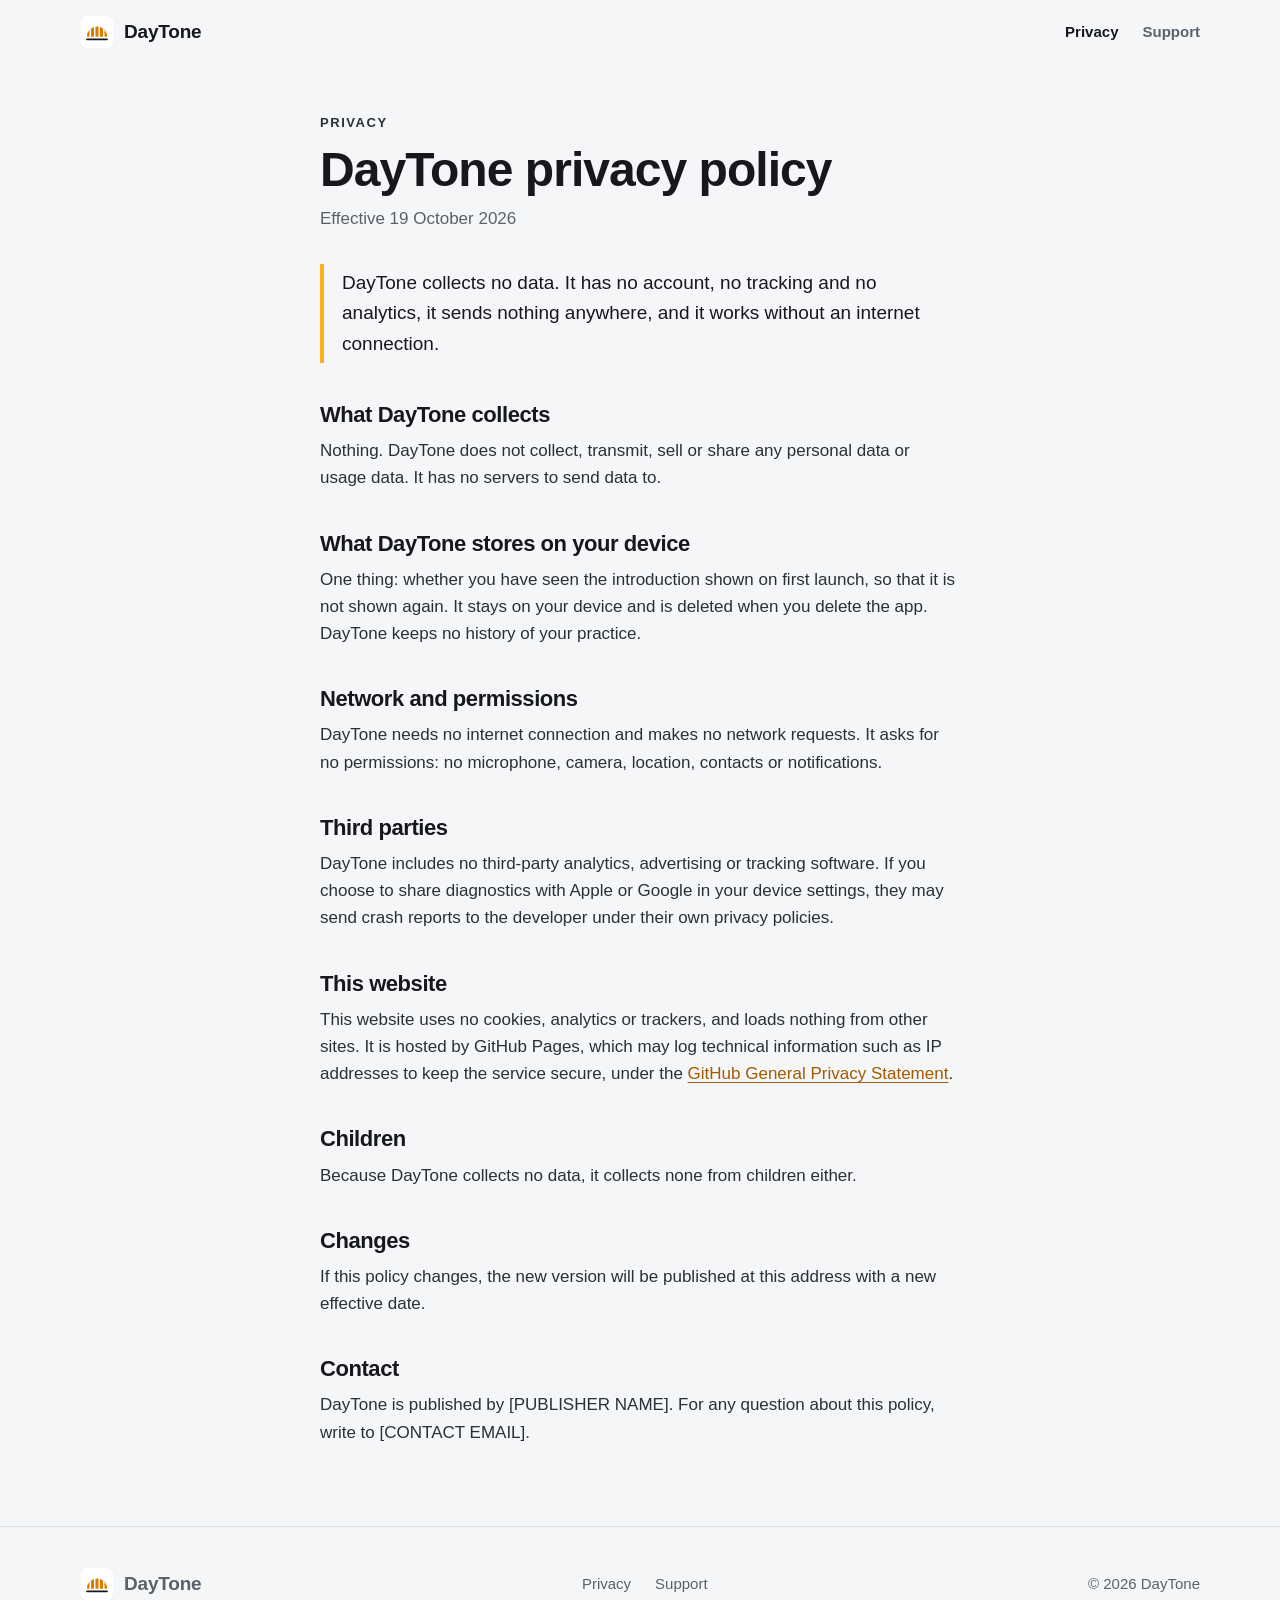
==== privacy/index.html @ a194a480 "Add the DayTone website: landing page, privacy policy and support Plain HTML, CSS and JavaScript for" ====
<!doctype html>
<html lang="en">
<head>
<meta charset="utf-8">
<meta name="viewport" content="width=device-width, initial-scale=1">
<title>Privacy policy · DayTone</title>
<meta name="description" content="DayTone collects no data: no account, no tracking, no analytics, and it works without an internet connection.">
<meta name="theme-color" content="#f5f6f8" media="(prefers-color-scheme: light)">
<meta name="theme-color" content="#0e0f12" media="(prefers-color-scheme: dark)">
<link rel="icon" href="../assets/img/logo.svg" type="image/svg+xml">
<link rel="stylesheet" href="../assets/css/site.css">
</head>
<body>
<a class="skip" href="#main">Skip to content</a>

<header class="nav">
  <div class="wrap nav__inner">
    <a class="brand" href="../" aria-label="DayTone home"><img src="../assets/img/logo.svg" alt=""><span class="brand__name">DayTone</span></a>
    <nav class="nav__links" aria-label="Main">
      <a href="./" aria-current="page">Privacy</a>
      <a href="../support/">Support</a>
    </nav>
  </div>
</header>

<main id="main" class="doc">
  <p class="overline">Privacy</p>
  <h1>DayTone privacy policy</h1>
  <p class="meta">Effective 19 October 2026</p>

  <p class="summary">DayTone collects no data. It has no account, no tracking and no analytics, it
  sends nothing anywhere, and it works without an internet connection.</p>

  <h2>What DayTone collects</h2>
  <p>Nothing. DayTone does not collect, transmit, sell or share any personal data or usage data. It
  has no servers to send data to.</p>

  <h2>What DayTone stores on your device</h2>
  <p>One thing: whether you have seen the introduction shown on first launch, so that it is not
  shown again. It stays on your device and is deleted when you delete the app. DayTone keeps no
  history of your practice.</p>

  <h2>Network and permissions</h2>
  <p>DayTone needs no internet connection and makes no network requests. It asks for no
  permissions: no microphone, camera, location, contacts or notifications.</p>

  <h2>Third parties</h2>
  <p>DayTone includes no third-party analytics, advertising or tracking software. If you choose to
  share diagnostics with Apple or Google in your device settings, they may send crash reports to
  the developer under their own privacy policies.</p>

  <h2>This website</h2>
  <p>This website uses no cookies, analytics or trackers, and loads nothing from other sites. It is
  hosted by GitHub Pages, which may log technical information such as IP addresses to keep the
  service secure, under the
  <a href="https://docs.github.com/en/site-policy/privacy-policies/github-general-privacy-statement">GitHub
  General Privacy Statement</a>.</p>

  <h2>Children</h2>
  <p>Because DayTone collects no data, it collects none from children either.</p>

  <h2>Changes</h2>
  <p>If this policy changes, the new version will be published at this address with a new
  effective date.</p>

  <h2>Contact</h2>
  <p>DayTone is published by [PUBLISHER NAME]. For any question about this policy, write to
  [CONTACT EMAIL].</p>
</main>

<footer class="footer">
  <div class="wrap footer__inner">
    <a class="brand" href="../"><img src="../assets/img/logo.svg" alt="">DayTone</a>
    <nav aria-label="Footer">
      <a href="./">Privacy</a>
      <a href="../support/">Support</a>
    </nav>
    <span>© 2026 DayTone</span>
  </div>
</footer>
</body>
</html>
---- assets/css/site.css ----
/* DayTone website: one stylesheet for every page. The colours are the app's
   (lib/src/ui/theme.dart in the app repo), light and dark. */

:root {
  --bg: #f5f6f8;
  --surface: #ffffff;
  --ink: #16181d;
  --ink-2: #5b606b;
  --ink-body: #2b2f37;
  --accent: #ffb020;
  --on-accent: #16181d;
  --accent-ink: #e07b00;
  --accent-text: #a35a00;
  --accent-tint: #fff1d6;
  --track: #eceef2;
  --border: #dadde3;
  --shadow: 0 1px 2px rgba(22, 24, 29, 0.04), 0 12px 32px rgba(22, 24, 29, 0.08);
  --stage: #0e0f12;
  --stage-surface: #181a1f;
  --stage-ink: #f5f6f8;
  --stage-ink-2: #a3a9b5;
  --radius: 24px;
  --page: 1120px;
  --gutter: 20px;
  color-scheme: light dark;
}

@media (prefers-color-scheme: dark) {
  :root {
    --bg: #0e0f12;
    --surface: #181a1f;
    --ink: #f5f6f8;
    --ink-2: #a3a9b5;
    --ink-body: #e4e6ea;
    --accent-ink: #ffb020;
    --accent-text: #ffb020;
    --accent-tint: #2b2414;
    --track: #23262d;
    --border: #2c3038;
    --shadow: 0 1px 2px rgba(0, 0, 0, 0.3), 0 12px 32px rgba(0, 0, 0, 0.35);
    --stage: #08090b;
    --stage-surface: #15171c;
  }
}

*,
*::before,
*::after {
  box-sizing: border-box;
}

html {
  -webkit-text-size-adjust: 100%;
  scroll-behavior: smooth;
}

body {
  margin: 0;
  background: var(--bg);
  color: var(--ink);
  font: 17px/1.6 -apple-system, BlinkMacSystemFont, "SF Pro Text", "Segoe UI", Roboto,
    "Helvetica Neue", Arial, sans-serif;
  -webkit-font-smoothing: antialiased;
  overflow-x: hidden;
}

img,
svg {
  display: block;
  max-width: 100%;
}

a {
  color: var(--accent-text);
  text-underline-offset: 3px;
}

h1,
h2,
h3 {
  margin: 0;
  font-family: -apple-system, BlinkMacSystemFont, "SF Pro Display", "Segoe UI", Roboto,
    "Helvetica Neue", Arial, sans-serif;
  letter-spacing: -0.02em;
  line-height: 1.1;
}

p {
  margin: 0;
}

:focus-visible {
  outline: 3px solid var(--accent);
  outline-offset: 3px;
  border-radius: 6px;
}

.skip {
  position: absolute;
  left: -999px;
  top: 8px;
  background: var(--surface);
  padding: 8px 12px;
  border-radius: 8px;
  z-index: 10;
}

.skip:focus {
  left: 8px;
}

.wrap {
  width: min(var(--page), 100% - 2 * var(--gutter));
  margin-inline: auto;
}

.overline {
  font-size: 13px;
  font-weight: 800;
  letter-spacing: 0.12em;
  text-transform: uppercase;
  color: var(--accent-text);
}

/* Navigation ------------------------------------------------------------ */

.nav {
  position: sticky;
  top: 0;
  z-index: 5;
  backdrop-filter: saturate(1.6) blur(14px);
  -webkit-backdrop-filter: saturate(1.6) blur(14px);
  background: color-mix(in srgb, var(--bg) 78%, transparent);
  border-bottom: 1px solid transparent;
  transition: border-color 0.2s;
}

.nav.is-scrolled {
  border-bottom-color: var(--border);
}

.nav__inner {
  display: flex;
  align-items: center;
  justify-content: space-between;
  height: 64px;
}

.brand {
  display: inline-flex;
  align-items: center;
  gap: 10px;
  color: var(--ink);
  text-decoration: none;
  font-weight: 800;
  font-size: 19px;
  letter-spacing: -0.01em;
}

.brand img {
  width: 34px;
  height: 34px;
}

.nav__links {
  display: flex;
  gap: 24px;
  font-size: 15px;
  font-weight: 600;
}

.nav__links a {
  color: var(--ink-2);
  text-decoration: none;
}

.nav__links a:hover,
.nav__links a[aria-current="page"] {
  color: var(--ink);
}

.nav__inner {
  gap: 16px;
}

@media (max-width: 560px) {
  .nav__links {
    gap: 16px;
  }

  .nav__links .nav__optional {
    display: none;
  }
}

/* On the narrowest screens the logo alone stands for the name. */
@media (max-width: 340px) {
  .nav .brand__name {
    display: none;
  }
}

/* Buttons --------------------------------------------------------------- */

.button {
  display: inline-flex;
  align-items: center;
  justify-content: center;
  gap: 10px;
  min-height: 52px;
  padding: 0 24px;
  border-radius: 16px;
  border: 0;
  font: inherit;
  font-weight: 800;
  font-size: 17px;
  text-decoration: none;
  cursor: pointer;
  transition: transform 0.15s, box-shadow 0.15s, background 0.15s;
}

.button--primary {
  background: var(--accent);
  color: var(--on-accent);
  box-shadow: 0 8px 24px rgba(255, 176, 32, 0.35);
}

.button--primary:hover {
  transform: translateY(-1px);
  box-shadow: 0 12px 28px rgba(255, 176, 32, 0.45);
}

.button--ghost {
  background: var(--track);
  color: var(--ink);
}

.button--ghost:hover {
  transform: translateY(-1px);
}

.store-badge {
  display: inline-flex;
  align-items: center;
  gap: 12px;
  min-height: 52px;
  padding: 0 20px 0 16px;
  border-radius: 16px;
  background: var(--ink);
  color: var(--bg);
  text-decoration: none;
  line-height: 1.15;
}

.store-badge svg {
  width: 24px;
  height: 24px;
  fill: currentColor;
}

.store-badge small {
  display: block;
  font-size: 11px;
  opacity: 0.8;
}

.store-badge strong {
  display: block;
  font-size: 17px;
}

.store-badge[aria-disabled="true"] {
  cursor: default;
}

/* Hero ------------------------------------------------------------------ */

.hero {
  position: relative;
  padding: 56px 0 96px;
  overflow: hidden;
}

.hero__grid {
  display: grid;
  grid-template-columns: 1.1fr 0.9fr;
  align-items: center;
  gap: 48px;
}

.hero h1 {
  font-size: clamp(44px, 7vw, 76px);
  font-weight: 800;
  letter-spacing: -0.035em;
  line-height: 1.02;
  margin: 14px 0 22px;
}

.hero h1 em {
  font-style: normal;
  color: var(--accent-ink);
}

.hero__lede {
  font-size: clamp(18px, 2.2vw, 21px);
  color: var(--ink-2);
  max-width: 34em;
}

.hero__actions {
  display: flex;
  flex-wrap: wrap;
  gap: 12px;
  margin-top: 32px;
}

.hero__note {
  margin-top: 16px;
  font-size: 14px;
  color: var(--ink-2);
}

.hero__visual {
  position: relative;
  display: grid;
  place-items: center;
  min-height: 560px;
}

/* The logo's sun: five keys rising over a horizon, behind the phone. */
.sun {
  position: absolute;
  inset: 50% auto auto 50%;
  width: min(520px, 110vw);
  aspect-ratio: 1;
  transform: translate(-50%, -48%);
  pointer-events: none;
}

.sun__disc {
  position: absolute;
  inset: 8%;
  border-radius: 50%;
  background: radial-gradient(circle at 50% 60%, rgba(255, 176, 32, 0.38), rgba(255, 176, 32, 0) 68%);
  animation: breathe 7s ease-in-out infinite;
}

.sun__keys {
  position: absolute;
  inset: 18% 18% 30%;
  display: flex;
  justify-content: space-between;
  align-items: flex-end;
  clip-path: circle(50% at 50% 100%);
  opacity: 0.55;
}

.sun__keys span {
  width: 13%;
  height: 100%;
  border-radius: 6px 6px 0 0;
  background: linear-gradient(var(--accent), var(--accent-ink));
  transform-origin: bottom;
  animation: rise 1.4s cubic-bezier(0.2, 0.8, 0.2, 1) both;
}

.sun__keys span:nth-child(2) { animation-delay: 0.08s; }
.sun__keys span:nth-child(3) { animation-delay: 0.16s; }
.sun__keys span:nth-child(4) { animation-delay: 0.24s; }
.sun__keys span:nth-child(5) { animation-delay: 0.32s; }

@keyframes rise {
  from { transform: scaleY(0); }
  to { transform: scaleY(1); }
}

@keyframes breathe {
  0%, 100% { transform: scale(1); opacity: 1; }
  50% { transform: scale(1.06); opacity: 0.85; }
}

@media (max-width: 880px) {
  .hero {
    padding-top: 32px;
  }

  .hero__grid {
    grid-template-columns: 1fr;
    gap: 24px;
  }

  .hero__visual {
    min-height: 0;
    padding: 24px 0 8px;
  }
}

/* Phones ---------------------------------------------------------------- */

.phone {
  position: relative;
  width: var(--phone-w, 290px);
  aspect-ratio: 1206 / 2622;
  border-radius: calc(var(--phone-w, 290px) * 0.16);
  padding: calc(var(--phone-w, 290px) * 0.035);
  background: linear-gradient(145deg, #2a2d34, #0b0c0f);
  box-shadow:
    0 0 0 1px rgba(255, 255, 255, 0.06) inset,
    0 40px 80px rgba(22, 24, 29, 0.28),
    0 12px 24px rgba(22, 24, 29, 0.18);
  flex: none;
}

.phone img {
  width: 100%;
  height: 100%;
  object-fit: cover;
  border-radius: calc(var(--phone-w, 290px) * 0.13);
}

/* The camera island, which screenshots leave out. */
.phone::after {
  content: "";
  position: absolute;
  top: calc(var(--phone-w, 290px) * 0.065);
  left: 50%;
  width: 31%;
  height: 3.4%;
  transform: translateX(-50%);
  border-radius: 999px;
  background: #000;
}

.hero .phone {
  --phone-w: min(300px, 72vw);
  animation: float 8s ease-in-out infinite;
}

@keyframes float {
  0%, 100% { transform: translateY(0) rotate(-1.5deg); }
  50% { transform: translateY(-12px) rotate(-0.5deg); }
}

/* Sections -------------------------------------------------------------- */

.section {
  padding: 96px 0;
}

.section__head {
  max-width: 680px;
  margin-bottom: 48px;
}

.section__head--center {
  margin-inline: auto;
  text-align: center;
}

.section h2 {
  font-size: clamp(34px, 5vw, 52px);
  font-weight: 800;
  margin: 12px 0 16px;
}

.section__lede {
  font-size: 19px;
  color: var(--ink-2);
}

@media (max-width: 640px) {
  .section {
    padding: 72px 0;
  }
}

/* Ways to practise ------------------------------------------------------- */

.ways {
  display: grid;
  grid-template-columns: repeat(3, 1fr);
  gap: 20px;
}

.way {
  position: relative;
  background: var(--surface);
  border-radius: var(--radius);
  padding: 28px;
  box-shadow: var(--shadow);
  overflow: hidden;
}

.way__icon {
  width: 48px;
  height: 48px;
  border-radius: 14px;
  display: grid;
  place-items: center;
  background: var(--accent-tint);
  color: var(--accent-ink);
  margin-bottom: 20px;
}

.way__icon svg {
  width: 26px;
  height: 26px;
}

.way h3 {
  font-size: 23px;
  font-weight: 800;
  margin-bottom: 10px;
}

.way p {
  color: var(--ink-2);
}

.way__tag {
  display: inline-block;
  margin-top: 18px;
  font-size: 13px;
  font-weight: 700;
  color: var(--accent-text);
}

@media (max-width: 880px) {
  .ways {
    grid-template-columns: 1fr;
  }
}

/* Keyboard demo ---------------------------------------------------------- */

.stage {
  background: var(--stage);
  color: var(--stage-ink);
  border-radius: 36px;
  padding: clamp(24px, 5vw, 56px);
  overflow: hidden;
  position: relative;
}

.stage::before {
  content: "";
  position: absolute;
  inset: auto -20% -60% -20%;
  height: 80%;
  background: radial-gradient(closest-side, rgba(255, 176, 32, 0.18), transparent);
  pointer-events: none;
}

.stage .overline {
  color: var(--accent);
}

.stage h2 {
  color: var(--stage-ink);
}

.stage .section__lede {
  color: var(--stage-ink-2);
}

.demo {
  position: relative;
  display: grid;
  gap: 20px;
}

.demo__controls {
  display: flex;
  flex-wrap: wrap;
  gap: 12px;
  align-items: center;
  justify-content: space-between;
}

.segmented {
  display: inline-flex;
  padding: 4px;
  border-radius: 14px;
  background: var(--stage-surface);
  gap: 2px;
}

.segmented button {
  min-height: 40px;
  padding: 0 14px;
  border: 0;
  border-radius: 10px;
  background: transparent;
  color: var(--stage-ink-2);
  font: inherit;
  font-size: 15px;
  font-weight: 700;
  cursor: pointer;
  transition: background 0.2s, color 0.2s;
}

.segmented button[aria-pressed="true"] {
  background: #2a2d34;
  color: var(--stage-ink);
}

.demo__key {
  display: inline-flex;
  align-items: center;
  gap: 10px;
  font-size: 15px;
  font-weight: 700;
  color: var(--stage-ink-2);
}

.demo__key select {
  min-height: 40px;
  padding: 0 34px 0 14px;
  border-radius: 12px;
  border: 0;
  background: var(--stage-surface)
    url("data:image/svg+xml,%3Csvg xmlns='http://www.w3.org/2000/svg' viewBox='0 0 24 24'%3E%3Cpath d='M7 10l5 5 5-5' fill='none' stroke='%23a3a9b5' stroke-width='2' stroke-linecap='round'/%3E%3C/svg%3E")
    right 10px center / 18px no-repeat;
  color: var(--stage-ink);
  font: inherit;
  font-weight: 800;
  appearance: none;
  -webkit-appearance: none;
  cursor: pointer;
}

.demo__title {
  font-size: clamp(26px, 3.6vw, 34px);
  font-weight: 800;
  letter-spacing: -0.02em;
}

.demo__subtitle {
  color: var(--stage-ink-2);
  margin-top: 4px;
}

.chords {
  display: grid;
  grid-template-columns: repeat(3, 1fr);
  gap: 10px;
}

.chords button {
  display: grid;
  gap: 2px;
  justify-items: center;
  padding: 12px 8px;
  border: 0;
  border-radius: 16px;
  background: var(--stage-surface);
  color: var(--stage-ink);
  font: inherit;
  cursor: pointer;
  transition: background 0.25s, color 0.25s, transform 0.25s;
}

.chords button span {
  font-size: 15px;
  color: var(--stage-ink-2);
  transition: color 0.25s;
}

.chords button strong {
  font-size: 22px;
  font-weight: 800;
}

.chords button[aria-selected="true"] {
  background: var(--accent);
  color: var(--on-accent);
  transform: translateY(-2px);
}

.chords button[aria-selected="true"] span {
  color: var(--on-accent);
}

.keyboard {
  background: var(--stage-surface);
  border-radius: 20px;
  padding: 14px;
}

.keyboard svg {
  width: 100%;
  height: auto;
}

.key-white {
  fill: #f3f4f6;
  stroke: #0b0c0f;
  stroke-width: 1;
  transition: fill 0.3s;
}

.key-black {
  fill: #3a3e47;
  stroke: #0b0c0f;
  stroke-width: 1;
  transition: fill 0.3s;
}

.key-white.is-lit,
.key-black.is-lit {
  fill: var(--accent);
}

.key-white.is-left {
  fill: #fff6e3;
  stroke: var(--accent);
  stroke-width: 2.5;
}

.key-black.is-left {
  fill: #6b5321;
  stroke: var(--accent);
  stroke-width: 2.5;
}

.key-label {
  font: 700 9px -apple-system, BlinkMacSystemFont, "Segoe UI", sans-serif;
  text-anchor: middle;
  fill: #16181d;
  opacity: 0;
  transition: opacity 0.25s;
}

.key-label.is-shown {
  opacity: 1;
}

.key-root {
  fill: #16181d;
  opacity: 0;
  transition: opacity 0.25s;
}

.key-root.is-shown {
  opacity: 1;
}

.demo__formula {
  display: flex;
  flex-wrap: wrap;
  align-items: center;
  gap: 8px 16px;
  justify-content: space-between;
  color: var(--stage-ink-2);
  font-size: 16px;
}

.demo__formula b {
  color: var(--stage-ink);
}

.legend {
  display: inline-flex;
  gap: 16px;
  font-size: 14px;
}

.legend i {
  display: inline-block;
  width: 12px;
  height: 12px;
  border-radius: 3px;
  margin-right: 6px;
  vertical-align: -1px;
  background: var(--accent);
}

.legend i.left {
  background: #fff6e3;
  box-shadow: 0 0 0 2px var(--accent) inset;
}

@media (max-width: 560px) {
  .demo__controls {
    flex-direction: column;
    align-items: stretch;
  }

  .segmented {
    display: flex;
  }

  .segmented button {
    flex: 1;
    padding: 0 6px;
  }

  .chords button strong {
    font-size: 18px;
  }
}

/* Screens ---------------------------------------------------------------- */

.screens {
  display: flex;
  gap: 28px;
  justify-content: center;
  align-items: flex-start;
  padding: 8px var(--gutter) 40px;
  overflow-x: auto;
  scroll-snap-type: x mandatory;
  scrollbar-width: none;
}

.screens::-webkit-scrollbar {
  display: none;
}

.screen {
  margin: 0;
  scroll-snap-align: center;
  display: grid;
  gap: 18px;
  justify-items: center;
  text-align: center;
}

.screen .phone {
  --phone-w: 230px;
}

.screen:nth-child(even) {
  margin-top: 48px;
}

.screen figcaption {
  max-width: 230px;
  font-size: 15px;
  color: var(--ink-2);
}

.screen figcaption b {
  display: block;
  color: var(--ink);
  font-size: 17px;
}

@media (max-width: 1100px) {
  .screens {
    justify-content: flex-start;
  }
}

/* Numbers ---------------------------------------------------------------- */

.numbers {
  display: grid;
  grid-template-columns: repeat(4, 1fr);
  gap: 20px;
}

.number {
  background: var(--surface);
  border-radius: var(--radius);
  padding: 28px 24px;
  box-shadow: var(--shadow);
}

.number strong {
  display: block;
  font-size: clamp(44px, 6vw, 60px);
  font-weight: 800;
  letter-spacing: -0.04em;
  line-height: 1;
  color: var(--accent-ink);
  font-variant-numeric: tabular-nums;
}

.number span {
  display: block;
  margin-top: 10px;
  color: var(--ink-2);
  font-weight: 600;
}

@media (max-width: 880px) {
  .numbers {
    grid-template-columns: repeat(2, 1fr);
  }
}

.topics {
  display: flex;
  flex-wrap: wrap;
  gap: 10px;
  margin-top: 32px;
  justify-content: center;
}

.topics span {
  padding: 8px 14px;
  border-radius: 999px;
  background: var(--surface);
  border: 1px solid var(--border);
  font-size: 15px;
  font-weight: 600;
  color: var(--ink-body);
}

/* Promise ---------------------------------------------------------------- */

.promise {
  display: grid;
  grid-template-columns: 1fr 1fr;
  gap: 48px;
  align-items: center;
  background: var(--surface);
  border-radius: 36px;
  padding: clamp(28px, 5vw, 56px);
  box-shadow: var(--shadow);
}

.promise__list {
  list-style: none;
  margin: 0;
  padding: 0;
  display: grid;
  gap: 14px;
}

.promise__list li {
  display: flex;
  gap: 14px;
  align-items: center;
  font-size: 18px;
  font-weight: 650;
}

.promise__list svg {
  width: 28px;
  height: 28px;
  flex: none;
  color: var(--accent-ink);
}

@media (max-width: 880px) {
  .promise {
    grid-template-columns: 1fr;
    gap: 28px;
  }
}

/* Final call ------------------------------------------------------------- */

.closing {
  text-align: center;
}

.closing img {
  width: 88px;
  height: 88px;
  margin: 0 auto 24px;
}

.closing .hero__actions {
  justify-content: center;
}

/* Footer ----------------------------------------------------------------- */

.footer {
  padding: 40px 0 56px;
  border-top: 1px solid var(--border);
  font-size: 15px;
  color: var(--ink-2);
}

.footer__inner {
  display: flex;
  flex-wrap: wrap;
  gap: 16px 32px;
  align-items: center;
  justify-content: space-between;
}

.footer nav {
  display: flex;
  gap: 24px;
}

.footer a {
  color: var(--ink-2);
  text-decoration: none;
}

.footer a:hover {
  color: var(--ink);
}

/* Text pages (privacy, support) ----------------------------------------- */

.doc {
  max-width: 680px;
  margin: 0 auto;
  padding: 48px var(--gutter) 80px;
}

.doc h1 {
  font-size: clamp(36px, 6vw, 48px);
  font-weight: 800;
  margin: 10px 0 8px;
}

.doc h2 {
  font-size: 22px;
  font-weight: 800;
  margin: 40px 0 10px;
}

.doc p,
.doc li {
  color: var(--ink-body);
}

.doc p + p {
  margin-top: 14px;
}

.doc ul {
  padding-left: 22px;
}

.doc .meta {
  color: var(--ink-2);
  margin-bottom: 32px;
}

.doc .summary {
  border-left: 4px solid var(--accent);
  padding: 4px 0 4px 18px;
  font-size: 19px;
  color: var(--ink);
}

.contact {
  display: flex;
  flex-wrap: wrap;
  gap: 12px 20px;
  align-items: center;
  justify-content: space-between;
  margin: 28px 0 8px;
  padding: 24px;
  border-radius: var(--radius);
  background: var(--surface);
  box-shadow: var(--shadow);
}

.contact p {
  color: var(--ink-2);
}

.contact strong {
  display: block;
  color: var(--ink);
  font-size: 19px;
}

.faq {
  margin-top: 16px;
  display: grid;
  gap: 12px;
}

.faq details {
  background: var(--surface);
  border-radius: 18px;
  padding: 18px 22px;
  box-shadow: var(--shadow);
}

.faq summary {
  cursor: pointer;
  font-weight: 750;
  list-style: none;
  display: flex;
  justify-content: space-between;
  gap: 16px;
}

.faq summary::-webkit-details-marker {
  display: none;
}

.faq summary::after {
  content: "+";
  color: var(--accent-ink);
  font-size: 22px;
  line-height: 1;
  transition: transform 0.2s;
}

.faq details[open] summary::after {
  transform: rotate(45deg);
}

.faq details p {
  margin-top: 10px;
  color: var(--ink-2);
}

/* The hero comes in on load, without waiting for the script. */
.intro {
  animation: intro 0.7s cubic-bezier(0.2, 0.8, 0.2, 1) both;
  animation-delay: var(--delay, 0s);
}

@keyframes intro {
  from { opacity: 0; transform: translateY(16px); }
  to { opacity: 1; transform: none; }
}

/* Reveal on scroll ------------------------------------------------------- */

.js .reveal {
  opacity: 0;
  transform: translateY(28px);
  transition: opacity 0.8s cubic-bezier(0.2, 0.8, 0.2, 1), transform 0.8s cubic-bezier(0.2, 0.8, 0.2, 1);
  transition-delay: var(--delay, 0s);
}

.js .reveal.is-visible {
  opacity: 1;
  transform: none;
}

@media (prefers-reduced-motion: reduce) {
  html {
    scroll-behavior: auto;
  }

  *,
  *::before,
  *::after {
    animation: none !important;
    transition: none !important;
  }

  .js .reveal {
    opacity: 1;
    transform: none;
  }
}
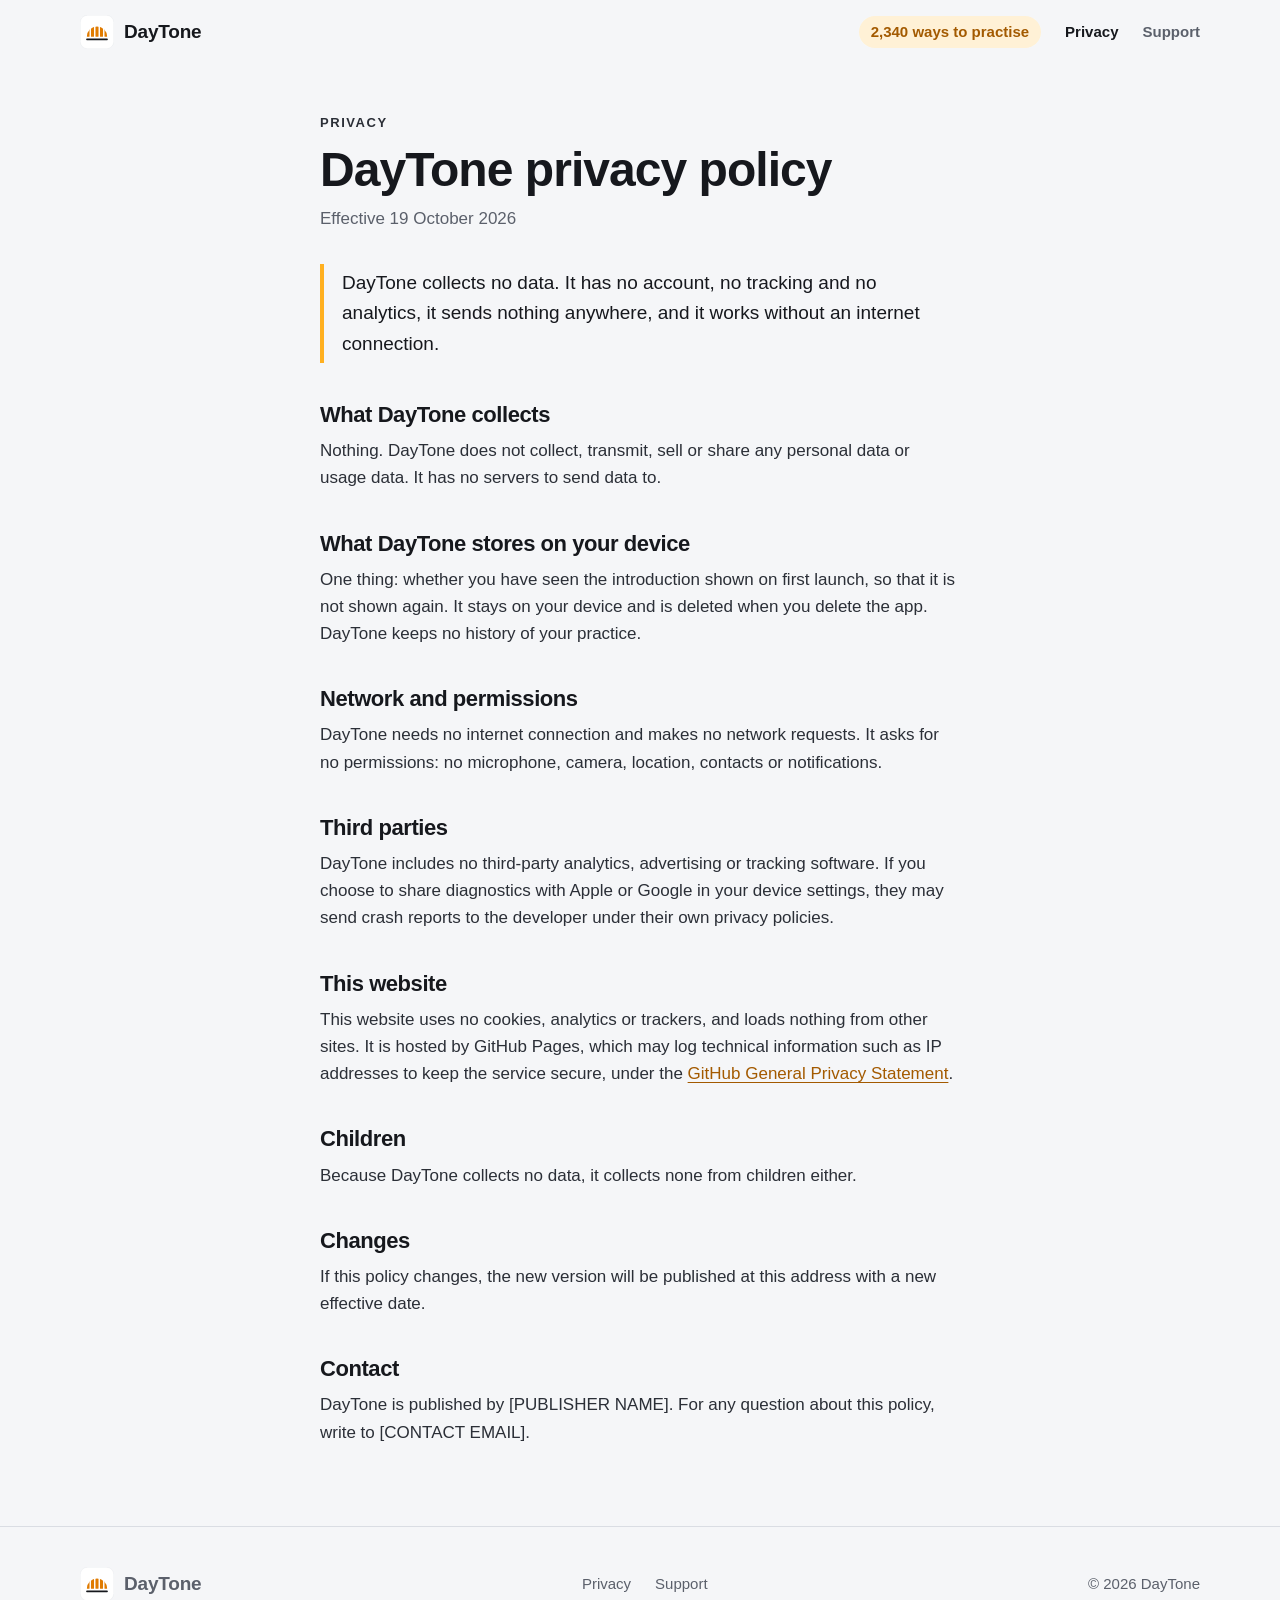
==== commit 633c3b89: "Show the 2,340 ways to practise, in the bar and as a headline number Every exercise in every key, sc" ====
--- a/privacy/index.html
+++ b/privacy/index.html
@@ -3,11 +3,19 @@
 <head>
 <meta charset="utf-8">
 <meta name="viewport" content="width=device-width, initial-scale=1">
-<title>Privacy policy · DayTone</title>
+<title>Privacy policy · DayTone piano practice app</title>
 <meta name="description" content="DayTone collects no data: no account, no tracking, no analytics, and it works without an internet connection.">
 <meta name="theme-color" content="#f5f6f8" media="(prefers-color-scheme: light)">
 <meta name="theme-color" content="#0e0f12" media="(prefers-color-scheme: dark)">
+<link rel="canonical" href="https://daytoneapp.com/privacy/">
+<meta property="og:type" content="website">
+<meta property="og:site_name" content="DayTone">
+<meta property="og:url" content="https://daytoneapp.com/privacy/">
+<meta property="og:image" content="https://daytoneapp.com/assets/img/og.png">
+<meta name="twitter:card" content="summary_large_image">
 <link rel="icon" href="../assets/img/logo.svg" type="image/svg+xml">
+<link rel="icon" href="../assets/img/icon-192.png" type="image/png" sizes="192x192">
+<link rel="apple-touch-icon" href="../assets/img/apple-touch-icon.png">
 <link rel="stylesheet" href="../assets/css/site.css">
 </head>
 <body>
@@ -17,8 +25,9 @@
   <div class="wrap nav__inner">
     <a class="brand" href="../" aria-label="DayTone home"><img src="../assets/img/logo.svg" alt=""><span class="brand__name">DayTone</span></a>
     <nav class="nav__links" aria-label="Main">
-      <a href="./" aria-current="page">Privacy</a>
-      <a href="../support/">Support</a>
+      <a class="nav__count" href="../#inside" title="Every exercise in every key, scale or chord it takes">2,340 ways to practise</a>
+      <a class="nav__privacy" href="./" aria-current="page">Privacy</a>
+      <a class="nav__support" href="../support/">Support</a>
     </nav>
   </div>
 </header>
--- a/assets/css/site.css
+++ b/assets/css/site.css
@@ -183,12 +183,50 @@
   gap: 16px;
 }
 
+/* The count of ways to practise, always in view in the bar. */
+.nav__links .nav__count {
+  padding: 4px 12px;
+  border-radius: 999px;
+  background: var(--accent-tint);
+  color: var(--accent-text);
+  font-weight: 800;
+  white-space: nowrap;
+  font-variant-numeric: tabular-nums;
+}
+
+.nav__links .nav__count:hover {
+  color: var(--accent-text);
+  background: color-mix(in srgb, var(--accent) 30%, var(--accent-tint));
+}
+
+.nav__links {
+  align-items: center;
+}
+
 @media (max-width: 560px) {
   .nav__links {
     gap: 16px;
   }
 
   .nav__links .nav__optional {
+    display: none;
+  }
+}
+
+.nav .brand {
+  flex: none;
+}
+
+/* On small phones the bar keeps the count; Privacy and Support stay in
+   the footer of every page. */
+@media (max-width: 400px) {
+  .nav__links .nav__privacy {
+    display: none;
+  }
+}
+
+@media (max-width: 340px) {
+  .nav__links .nav__support {
     display: none;
   }
 }
@@ -474,6 +512,74 @@
   }
 }
 
+/* Is / isn't ------------------------------------------------------------ */
+
+.section--tight {
+  padding-bottom: 0;
+}
+
+.fit {
+  display: grid;
+  grid-template-columns: 1fr 1fr;
+  gap: 20px;
+}
+
+.fit__col {
+  background: var(--surface);
+  border-radius: var(--radius);
+  padding: 28px;
+  box-shadow: var(--shadow);
+}
+
+.fit__col h3 {
+  font-size: 23px;
+  font-weight: 800;
+  margin-bottom: 14px;
+}
+
+.fit__col ul {
+  list-style: none;
+  margin: 0;
+  padding: 0;
+  display: grid;
+  gap: 10px;
+}
+
+.fit__col li {
+  display: flex;
+  gap: 12px;
+  align-items: baseline;
+  font-size: 18px;
+  color: var(--ink-body);
+}
+
+.fit__col li::before {
+  flex: none;
+  width: 22px;
+  font-weight: 800;
+  text-align: center;
+}
+
+.fit__col--is li::before {
+  content: "✓";
+  color: var(--accent-ink);
+}
+
+.fit__col--isnt li::before {
+  content: "✕";
+  color: var(--ink-2);
+}
+
+.fit__col--isnt li {
+  color: var(--ink-2);
+}
+
+@media (max-width: 720px) {
+  .fit {
+    grid-template-columns: 1fr;
+  }
+}
+
 /* Ways to practise ------------------------------------------------------- */
 
 .ways {
@@ -884,6 +990,37 @@
   font-weight: 600;
 }
 
+/* The headline number spans the row above the others. */
+.number--wide {
+  grid-column: 1 / -1;
+  display: flex;
+  flex-wrap: wrap;
+  align-items: baseline;
+  gap: 8px 24px;
+  background: var(--stage);
+  color: var(--stage-ink);
+}
+
+.number--wide strong {
+  font-size: clamp(64px, 11vw, 112px);
+  color: var(--accent);
+}
+
+.number--wide span {
+  margin-top: 0;
+  font-size: clamp(18px, 2.4vw, 22px);
+  color: var(--stage-ink);
+  max-width: 22em;
+}
+
+.number--wide small {
+  display: block;
+  margin-top: 4px;
+  font-size: 15px;
+  font-weight: 600;
+  color: var(--stage-ink-2);
+}
+
 @media (max-width: 880px) {
   .numbers {
     grid-template-columns: repeat(2, 1fr);
